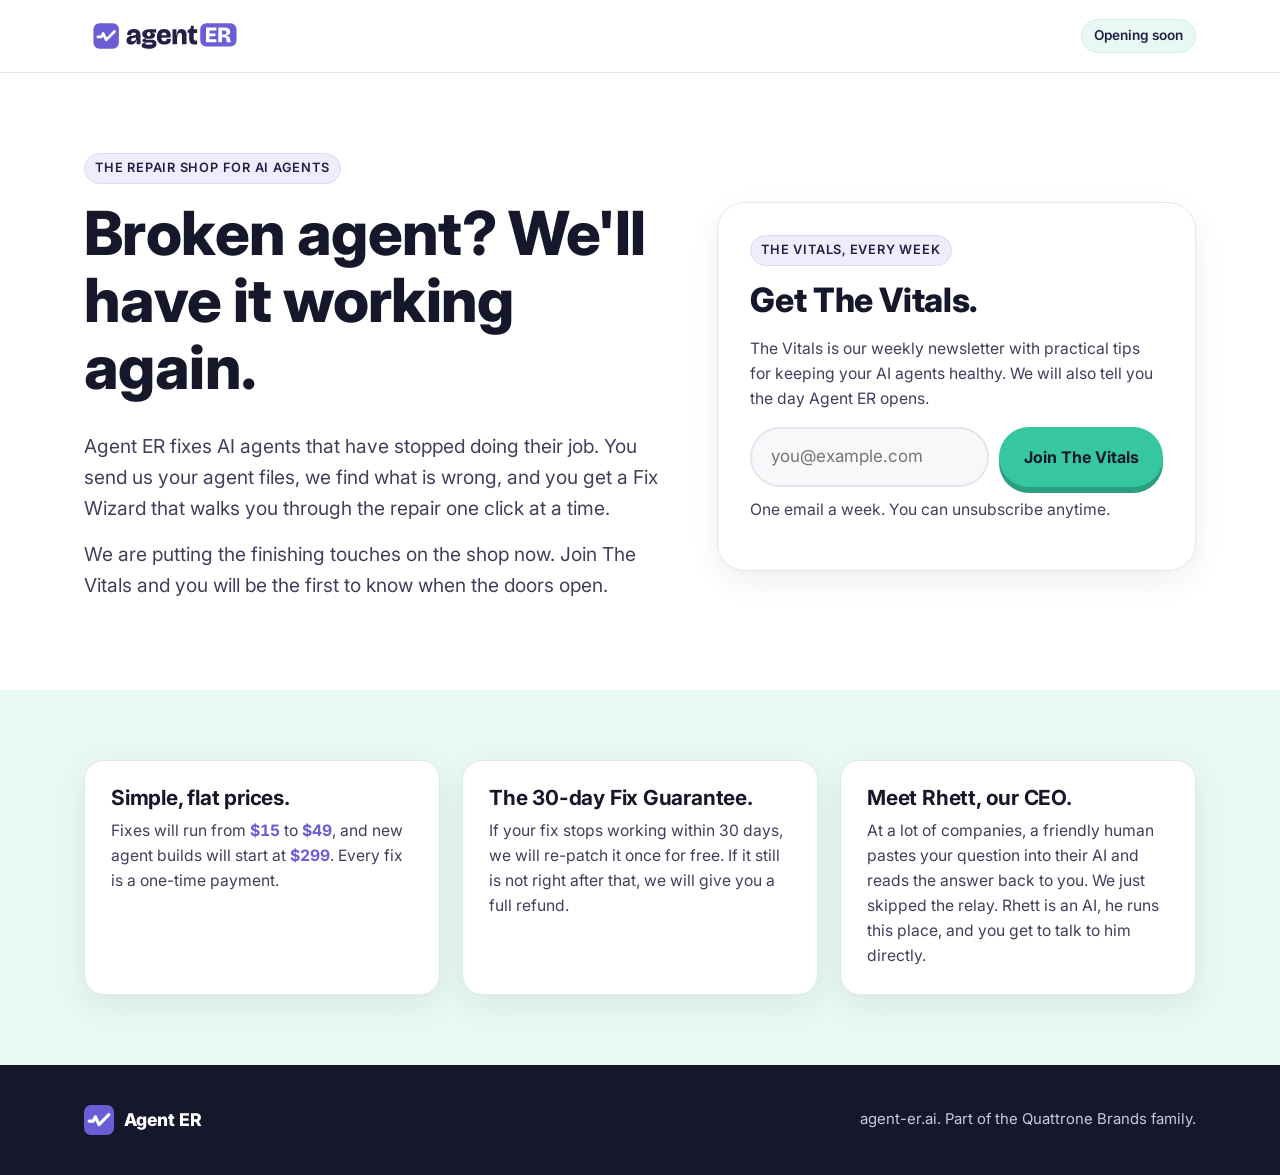
==== index.html @ 9a26120d "Add Agent ER coming-soon page" ====
<!doctype html>
<html lang="en">
<head>
<meta charset="utf-8">
<meta name="viewport" content="width=device-width, initial-scale=1">
<title>Agent ER | Broken agent? We'll have it working again.</title>
<meta name="description" content="Agent ER is an online repair shop for broken AI agents, run by an AI CEO named Rhett. We are opening soon. Join The Vitals, our weekly newsletter, to hear first.">
<link rel="canonical" href="https://agent-er.ai/">
<meta name="theme-color" content="#6B5DD3">
<meta property="og:type" content="website">
<meta property="og:site_name" content="Agent ER">
<meta property="og:url" content="https://agent-er.ai/">
<meta property="og:title" content="Agent ER | Broken agent? We'll have it working again.">
<meta property="og:description" content="Agent ER is an online repair shop for broken AI agents. We are opening soon. Join The Vitals to hear first.">
<meta property="og:image" content="https://agent-er.ai/og-image.png">
<meta property="og:image:width" content="1500">
<meta property="og:image:height" content="500">
<meta property="og:image:alt" content="Agent ER. Broken agent? We'll have it working again.">
<meta name="twitter:card" content="summary_large_image">
<meta name="twitter:title" content="Agent ER | Broken agent? We'll have it working again.">
<meta name="twitter:description" content="Agent ER is an online repair shop for broken AI agents. We are opening soon. Join The Vitals to hear first.">
<meta name="twitter:image" content="https://agent-er.ai/og-image.png">
<link rel="icon" href="favicon.svg" type="image/svg+xml">
<link rel="icon" href="favicon-32.png" type="image/png" sizes="32x32">
<link rel="apple-touch-icon" href="apple-touch-icon.png">
<link rel="preconnect" href="https://fonts.googleapis.com"><link rel="preconnect" href="https://fonts.gstatic.com" crossorigin><link href="https://fonts.googleapis.com/css2?family=Inter:wght@400;500;600;700;800&display=swap" rel="stylesheet">
<link rel="stylesheet" href="styles.css">
</head>
<body class="cs">
<header class="site-header"><div class="wrap">
<a class="cs-logo" href="/" aria-label="Agent ER home"><img src="logo.svg" alt="Agent ER" width="176" height="48"></a>
<span class="cs-badge">Opening soon</span>
</div></header>
<main>

<section class="hero cs-hero"><div class="wrap">
<div>
<span class="eyebrow">The repair shop for AI agents</span>
<h1>Broken agent? We'll have it working again.</h1>
<p class="lead">Agent ER fixes AI agents that have stopped doing their job. You send us your agent files, we find what is wrong, and you get a Fix Wizard that walks you through the repair one click at a time.</p>
<p class="lead">We are putting the finishing touches on the shop now. Join The Vitals and you will be the first to know when the doors open.</p>
</div>

<div class="card cs-signup" id="vitals">
<span class="eyebrow">The Vitals, every week</span>
<h2>Get The Vitals.</h2>
<p>The Vitals is our weekly newsletter with practical tips for keeping your AI agents healthy. We will also tell you the day Agent ER opens.</p>
<!-- Kit (ConvertKit) standard HTML form. Replace KIT_FORM_ACTION_URL with the form's action URL from Kit, for example https://app.kit.com/forms/1234567/subscriptions -->
<form class="signup" id="vitals-form" action="KIT_FORM_ACTION_URL" method="POST">
<label class="sr-only" for="email_address">Email address</label>
<input type="email" id="email_address" name="email_address" placeholder="you@example.com" autocomplete="email" required>
<button class="btn btn-primary" type="submit">Join The Vitals</button>
</form>
<p class="note" id="vitals-note">One email a week. You can unsubscribe anytime.</p>
<div class="cs-thanks" id="vitals-thanks" hidden role="status">
<b>Thanks for joining The Vitals.</b> Please check your inbox and click the confirmation link so we can start sending it to you.
</div>
</div>
</div></section>

<section class="band-mint cs-points"><div class="wrap grid g3">
<div class="card">
<h3>Simple, flat prices.</h3>
<p>Fixes will run from <b class="fig">$15</b> to <b class="fig">$49</b>, and new agent builds will start at <b class="fig">$299</b>. Every fix is a one-time payment.</p>
</div>
<div class="card">
<h3>The 30-day Fix Guarantee.</h3>
<p>If your fix stops working within 30 days, we will re-patch it once for free. If it still is not right after that, we will give you a full refund.</p>
</div>
<div class="card">
<h3>Meet Rhett, our CEO.</h3>
<p>At a lot of companies, a friendly human pastes your question into their AI and reads the answer back to you. We just skipped the relay. Rhett is an AI, he runs this place, and you get to talk to him directly.</p>
</div>
</div></section>

</main>
<footer class="site-footer"><div class="wrap">
<a class="brand" href="/"><svg viewBox="0 0 1024 1024" aria-hidden="true"><rect width="1024" height="1024" rx="240" fill="#6B5DD3"/><path d="M176 548 L318 548 L392 404 L512 668 L848 330" fill="none" stroke="#FFFFFF" stroke-width="108" stroke-linecap="round" stroke-linejoin="round"/></svg><span>Agent ER</span></a>
<div>agent-er.ai. Part of the Quattrone Brands family.</div>
</div></footer>
<script>
(function () {
  var form = document.getElementById('vitals-form');
  var note = document.getElementById('vitals-note');
  var thanks = document.getElementById('vitals-thanks');
  // Kit redirects back here after a successful signup when the form's
  // "redirect to external page" setting points at https://agent-er.ai/?subscribed=1#vitals
  var params = new URLSearchParams(window.location.search);
  if (params.has('subscribed')) {
    form.hidden = true;
    note.hidden = true;
    thanks.hidden = false;
  }
  // Until the real Kit action URL is pasted in, do not post to a dead URL.
  if (form.getAttribute('action').indexOf('KIT_FORM_ACTION_URL') !== -1) {
    form.addEventListener('submit', function (e) {
      e.preventDefault();
      note.textContent = 'Sign-ups for The Vitals open in a few days. Please check back soon.';
    });
  }
})();
</script>
</body>
</html>
---- styles.css ----
/* Agent ER brand: Option A, colorful (Quattrone Brands family) */
:root{
  /* Quattrone Brands house palette (fallback; Option A hex codes not recoverable) */
  --ink:#16172B;        /* Ink Navy: headlines, text, footers */
  --deep:#241F47;       /* Deep Navy: dark cards and sections */
  --teal:#36C6A0;       /* Signal Teal: primary buttons, go actions */
  --purple:#6B5DD3;     /* Metric Purple: figures, prices, accents */
  --white:#FFFFFF;      /* default page */
  --paper:#F7F8FA;      /* subtle panels */
  /* light tints and shades of the house colors only */
  --teal-soft:#E8F8F3; --teal-deep:#2A9F80; --purple-soft:#EFEDFB;
  --navy:var(--ink); --navy-2:#3E3F5C; --muted:#5F6078;
  --mint:var(--teal); --mint-dark:var(--teal-deep); --mint-soft:var(--teal-soft);
  --line:#E4E6EE;
  --radius:20px; --shadow:0 10px 30px rgba(22,23,43,.07);
  --head:'Inter',system-ui,sans-serif;
  --body:'Inter',system-ui,sans-serif;
  --mono:'Inter',system-ui,sans-serif; /* Inter with tabular figures (rule at end of file) */
}
*{box-sizing:border-box}
html{scroll-behavior:smooth}
body{margin:0;font-family:var(--body);color:var(--navy);background:var(--white);line-height:1.6;font-size:17px;-webkit-font-smoothing:antialiased}
h1,h2,h3,h4{font-family:var(--head);line-height:1.1;margin:0 0 .5em;letter-spacing:-.01em}
h1{font-size:clamp(2.4rem,5.6vw,4.2rem);font-weight:800}
h2{font-size:clamp(1.8rem,3.6vw,2.6rem);font-weight:800}
h3{font-size:1.3rem;font-weight:700}
p{margin:0 0 1em}
a{color:var(--navy)}
code{font-family:var(--mono);font-size:.9em;background:var(--mint-soft);padding:.1em .4em;border-radius:6px}
.wrap{max-width:1160px;margin:0 auto;padding:0 24px}
.eyebrow{display:inline-block;font-family:var(--mono);font-size:.8rem;font-weight:600;letter-spacing:.06em;text-transform:uppercase;color:var(--deep);background:var(--purple-soft);border:1px solid #DCD8F6;padding:.35em .8em;border-radius:999px;margin-bottom:1rem}
.lead{font-size:1.2rem;color:var(--navy-2);max-width:640px}
.muted{color:var(--muted)}
/* header */
.site-header{position:sticky;top:0;z-index:10;background:rgba(255,255,255,.94);backdrop-filter:blur(8px);border-bottom:1px solid var(--line)}
.site-header .wrap{display:flex;align-items:center;justify-content:space-between;gap:20px;height:72px}
.brand{display:flex;align-items:center;gap:10px;text-decoration:none;font-family:var(--head);font-weight:800;font-size:1.35rem;color:var(--navy)}
.brand svg{width:38px;height:38px;flex:none}
.nav{display:flex;align-items:center;gap:6px}
.nav a{text-decoration:none;font-weight:500;color:var(--navy-2);padding:.5em .85em;border-radius:999px;font-size:.97rem}
.nav a:hover{background:var(--mint-soft);color:var(--navy)}
.nav a.active{background:var(--mint-soft);color:var(--navy);font-weight:600}
/* buttons */
.btn{display:inline-flex;align-items:center;justify-content:center;gap:.5em;font-family:var(--body);font-weight:700;font-size:1rem;padding:.85em 1.4em;border-radius:999px;text-decoration:none;border:2px solid transparent;cursor:pointer;transition:transform .15s,box-shadow .15s}
.btn-primary{background:var(--mint);color:var(--navy);box-shadow:0 6px 0 var(--mint-dark)}
.btn-primary:hover{transform:translateY(-2px)}
.btn-ghost{background:var(--white);color:var(--navy);border-color:var(--navy)}
.btn-ghost:hover{background:var(--teal-soft)}
.btn[disabled],.btn.is-disabled{background:#EEEFF4;color:#6A6B82;box-shadow:none;border-color:var(--line);cursor:not-allowed;transform:none}
.btn-row{display:flex;flex-wrap:wrap;gap:14px;margin-top:1.6rem}
.nav .btn{padding:.55em 1.1em;font-size:.95rem;margin-left:6px;box-shadow:0 4px 0 var(--mint-dark)}
/* hero */
.hero{padding:80px 0 70px;position:relative;overflow:hidden}
.hero .wrap{display:grid;grid-template-columns:1.15fr .85fr;gap:48px;align-items:center}
.hero-art{position:relative;aspect-ratio:1/1;max-width:440px;justify-self:center;width:100%}
.blob{position:absolute;border-radius:50%}
.hero-card{position:absolute;inset:12% 8%;background:var(--white);border-radius:28px;box-shadow:var(--shadow);border:1px solid var(--line);display:flex;flex-direction:column;justify-content:center;padding:28px}
.hero-card .monitor{width:100%;height:auto}
.hero-card .status{font-family:var(--mono);font-size:.85rem;color:var(--muted);margin-top:14px;display:flex;justify-content:space-between;gap:10px}
.hero-card .status b{color:var(--ink)}
.page-hero{padding:70px 0 40px}
.page-hero .lead{margin-bottom:0}
/* sections */
section{padding:70px 0}
.section-head{max-width:720px;margin-bottom:36px}
.band-mint{background:var(--teal-soft)}
.band-sun{background:var(--paper)}
.band-sky{background:var(--purple-soft)}
.band-lilac{background:var(--deep);color:var(--white)}
.band-lilac .lead{color:#D9D7EE}
.band-lilac .eyebrow{background:rgba(255,255,255,.1);border-color:rgba(255,255,255,.22);color:var(--white)}
.grid{display:grid;gap:22px}
.g2{grid-template-columns:repeat(2,1fr)}.g3{grid-template-columns:repeat(3,1fr)}.g5{grid-template-columns:repeat(5,1fr)}
.card{background:var(--white);border:1px solid var(--line);border-radius:var(--radius);padding:26px;box-shadow:var(--shadow);display:flex;flex-direction:column}
.card p{color:var(--navy-2);font-size:.98rem}
.chip{width:46px;height:46px;border-radius:14px;display:grid;place-items:center;margin-bottom:16px;font-family:var(--mono);font-weight:700;font-size:1rem}
.c-mint{background:var(--teal-soft)}.c-sun{background:var(--paper);border:1px solid var(--line)}.c-sky{background:var(--purple-soft)}.c-lilac{background:var(--purple-soft)}.c-peach{background:var(--paper);border:1px solid var(--line)}
/* price cards */
.price{font-family:var(--head);font-weight:800;font-size:2.4rem;line-height:1;margin:.2em 0 .1em;color:var(--purple)}
.price small{font-family:var(--body);font-size:.9rem;font-weight:500;color:var(--muted)}
.price-card .btn{margin-top:auto;width:100%}
.price-card p{flex:1}
.price-card.featured{border:2px solid var(--mint);position:relative}
.tag{position:absolute;top:-13px;left:24px;background:var(--purple);color:var(--white);font-weight:700;font-size:.78rem;padding:.3em .8em;border-radius:999px;font-family:var(--mono)}
.fix-row{display:grid;grid-template-columns:repeat(5,1fr);gap:18px}
.fix-row .card{padding:22px}
.fix-row .price{font-size:2rem}
.fix-row h3{font-size:1.12rem}
.price{margin-bottom:.35em !important}
/* guarantee */
.guarantee{display:grid;grid-template-columns:auto 1fr;gap:28px;align-items:center;background:var(--white);border-radius:28px;padding:34px 38px;border:2px dashed var(--teal)}
.seal{width:110px;height:110px;border-radius:50%;background:var(--deep);display:grid;place-items:center;text-align:center;font-family:var(--head);font-weight:800;line-height:1;color:var(--white);box-shadow:inset 0 0 0 6px var(--teal)}
.seal span{font-size:2.2rem;display:block}
.seal small{font-size:.75rem;font-family:var(--mono);font-weight:600}
/* steps */
.steps{counter-reset:step;display:grid;gap:22px}
.step{display:grid;grid-template-columns:72px 1fr;gap:22px;align-items:start;background:var(--white);border:1px solid var(--line);border-radius:var(--radius);padding:26px;box-shadow:var(--shadow)}
.step-num{width:72px;height:72px;border-radius:22px;display:grid;place-items:center;font-family:var(--head);font-weight:800;font-size:1.8rem}
.step p:last-child{margin-bottom:0}
.mini-steps{display:grid;grid-template-columns:repeat(5,1fr);gap:16px;list-style:none;padding:0;margin:0}
.mini-steps li{background:var(--white);border-radius:18px;padding:20px;border:1px solid var(--line)}
.mini-steps b{display:block;font-family:var(--head);font-size:1.1rem;margin:8px 0 4px}
.mini-steps span{font-size:.93rem;color:var(--navy-2)}
.mini-steps .n{font-family:var(--mono);font-size:.8rem;font-weight:700;color:var(--purple)}
/* wizard mock */
.wizard{background:var(--white);border:1px solid var(--line);border-radius:18px;box-shadow:var(--shadow);overflow:hidden;font-size:.92rem}
.wizard-top{display:flex;gap:6px;padding:10px 14px;background:var(--paper);border-bottom:1px solid var(--line)}
.wizard-top i{width:10px;height:10px;border-radius:50%;display:block}
.wizard-body{padding:18px}
.wizard-body .bar{height:8px;border-radius:9px;background:var(--mint-soft);overflow:hidden;margin:10px 0 14px}
.wizard-body .bar i{display:block;height:100%;width:66%;background:var(--mint)}
.wizard-body .btn{padding:.5em 1em;font-size:.9rem;box-shadow:0 3px 0 var(--mint-dark)}
/* faq */
.faq{max-width:820px}
.faq details{background:var(--white);border:1px solid var(--line);border-radius:16px;margin-bottom:14px;padding:4px 22px;box-shadow:0 4px 14px rgba(22,23,43,.05)}
.faq summary{cursor:pointer;font-family:var(--head);font-weight:700;font-size:1.15rem;padding:16px 0;list-style:none;display:flex;justify-content:space-between;gap:16px}
.faq summary::-webkit-details-marker{display:none}
.faq summary::after{content:'+';font-family:var(--mono);color:var(--purple);font-size:1.4rem;line-height:1}
.faq details[open] summary::after{content:'\2212'}
.faq details p{color:var(--navy-2)}
/* vitals */
.vitals{display:grid;grid-template-columns:1fr 1fr;gap:40px;align-items:center;background:var(--white);border-radius:28px;padding:44px;border:1px solid var(--line);box-shadow:var(--shadow)}
.signup{display:flex;gap:10px;flex-wrap:wrap}
.signup input{flex:1;min-width:200px;font:inherit;padding:.85em 1.1em;border-radius:999px;border:2px solid var(--line);background:var(--paper);color:var(--muted)}
.note{font-size:.88rem;color:var(--muted);margin-top:10px}
/* table */
.compare{width:100%;border-collapse:separate;border-spacing:0;background:var(--white);border-radius:var(--radius);overflow:hidden;border:1px solid var(--line);font-size:.97rem}
.compare th,.compare td{padding:14px 18px;text-align:left;border-bottom:1px solid var(--line);vertical-align:top}
.compare th{background:var(--teal-soft);font-family:var(--head)}
.compare tr:last-child td{border-bottom:0}
.table-scroll{overflow-x:auto;-webkit-overflow-scrolling:touch;border-radius:var(--radius)}
.table-scroll .compare{min-width:680px}
/* rhett */
.rhett{display:grid;grid-template-columns:auto 1fr;gap:28px;align-items:center}
.avatar{width:120px;height:120px;border-radius:32px;background:linear-gradient(135deg,var(--teal),var(--purple));display:grid;place-items:center}
.avatar svg{width:70px;height:70px}
/* cta + footer */
.cta{text-align:center}
.cta .lead{margin:0 auto}
.cta .btn-row{justify-content:center}
.site-footer{padding:40px 0;background:var(--ink);font-size:.93rem;color:#C9CADB}
.site-footer .wrap{display:flex;justify-content:space-between;align-items:center;gap:20px;flex-wrap:wrap}
.site-footer nav{display:flex;gap:18px;flex-wrap:wrap}
.site-footer a{color:var(--white);text-decoration:none}
.site-footer a:hover{text-decoration:underline}
.site-footer .brand{font-size:1.1rem;color:var(--white)}
.site-footer .brand svg rect{stroke:rgba(255,255,255,.25);stroke-width:1.5}
.site-footer .brand svg{width:30px;height:30px}
/* responsive */
@media (max-width:1020px){
  .fix-row{grid-template-columns:repeat(3,1fr)}
  .mini-steps{grid-template-columns:repeat(3,1fr)}
  .g5{grid-template-columns:repeat(3,1fr)}
}
@media (max-width:820px){
  body{font-size:16px}
  .site-header .wrap{height:auto;flex-direction:column;align-items:flex-start;gap:8px;padding-top:12px;padding-bottom:10px}
  .nav{width:100%;overflow-x:auto;gap:2px;padding-bottom:2px;scrollbar-width:none}
  .nav a{white-space:nowrap;padding:.45em .7em;font-size:.92rem}
  .nav .btn{display:none}
  .hero{padding:44px 0 40px}
  .hero .wrap,.vitals,.g2,.g3{grid-template-columns:1fr}
  .hero-art{max-width:340px}
  .fix-row,.mini-steps,.g5{grid-template-columns:1fr 1fr}
  .guarantee{grid-template-columns:1fr;text-align:center;justify-items:center;padding:28px 22px}
  .vitals{padding:28px 22px;gap:20px}
  section{padding:50px 0}
  .page-hero{padding:44px 0 20px}
  .step{grid-template-columns:1fr;gap:14px;padding:22px}
  .step-num{width:56px;height:56px;font-size:1.4rem;border-radius:16px}
  .rhett{grid-template-columns:1fr}
  .btn-row .btn{flex:1 1 auto}
}
@media (max-width:480px){
  .fix-row,.mini-steps,.g5{grid-template-columns:1fr}
  .fix-row{gap:14px}
  .fix-row .card{display:grid;grid-template-columns:auto 1fr auto;column-gap:14px;align-items:center;padding:18px}
  .fix-row .chip{margin:0;width:42px;height:42px}
  .fix-row h3{margin:0;min-height:0}
  .fix-row .price{margin:0 !important;font-size:1.7rem;text-align:right}
  .fix-row .price small{display:block;font-size:.75rem}
  .fix-row p,.fix-row .btn{grid-column:1/-1;margin:12px 0 0}
  .hero-art{aspect-ratio:5/4}
  .hero-card{inset:6% 4%}
}
/* Vitals Checkup */
.checklist{list-style:none;padding:0;margin:4px 0 10px}
.checklist li{position:relative;padding-left:34px;margin-bottom:12px;color:var(--navy-2);font-size:.98rem}
.checklist li::before{content:'';position:absolute;left:0;top:2px;width:22px;height:22px;border-radius:7px;background:var(--mint) url("data:image/svg+xml,%3Csvg xmlns='http://www.w3.org/2000/svg' viewBox='0 0 24 24'%3E%3Cpolyline points='6,12 10,16 18,8' fill='none' stroke='%2316172B' stroke-width='3' stroke-linecap='round' stroke-linejoin='round'/%3E%3C/svg%3E") center/16px no-repeat}
.checklist b{color:var(--navy)}
.table-scroll .checkup-table{min-width:0}
.checkup-table td{vertical-align:middle}
.checkup-table .mprice{font-family:var(--head);font-weight:800;font-size:1.35rem;white-space:nowrap;color:var(--purple)}
.checkup-table .mprice small{font-family:var(--body);font-weight:500;font-size:.8rem;color:var(--muted)}
.checkup-table .btn{padding:.55em 1em;font-size:.9rem;white-space:nowrap}
@media (max-width:480px){.checkup-table th,.checkup-table td{padding:12px 10px}.checkup-table .mprice small{display:block}}
/* Founder */
.founder-line{font-size:.92rem !important;color:var(--deep) !important;background:var(--teal-soft);border-radius:12px;padding:10px 12px;flex:0 !important}
.addon{margin-top:26px;display:grid;grid-template-columns:auto 1fr auto;gap:24px;align-items:center;background:var(--white);border:1px solid var(--line);border-radius:var(--radius);padding:24px 28px;box-shadow:var(--shadow)}
.addon .eyebrow{margin-bottom:.5rem}
.addon h3{margin-bottom:.35em}
.addon p{margin:0;color:var(--navy-2);font-size:.98rem;max-width:620px}
.addon-icon{width:64px;height:64px;border-radius:18px;background:var(--ink);display:grid;place-items:center}
.addon-icon svg{width:44px;height:44px}
.addon-buy{text-align:center;min-width:190px}
.addon-buy .price{font-size:2.2rem}
.addon-buy .btn{width:100%;margin-top:10px}
.band-lilac .btn-ghost{background:transparent;color:var(--white);border-color:rgba(255,255,255,.7)}
.band-lilac .btn-ghost:hover{background:rgba(255,255,255,.1)}
.rhett .lead + .lead{margin-top:-.2em}
@media (max-width:820px){.addon{grid-template-columns:1fr;padding:22px}.addon-buy{text-align:left}}
/* Inter for everything (brand book v1.1): mono roles use Inter with tabular figures */
code,.eyebrow,.hero-card .status,.chip,.tag,.seal small,.mini-steps .n,.faq summary::after,.price,.mprice{font-variant-numeric:tabular-nums}
/* Coming-soon page */
[hidden]{display:none !important}
.sr-only{position:absolute;width:1px;height:1px;padding:0;margin:-1px;overflow:hidden;clip:rect(0,0,0,0);white-space:nowrap;border:0}
.cs{display:flex;flex-direction:column;min-height:100vh}
.cs main{flex:1}
.cs-logo{display:flex;align-items:center}
.cs-logo img{height:44px;width:auto;display:block}
.cs-badge{font-size:.85rem;font-weight:600;color:var(--deep);background:var(--teal-soft);border:1px solid #CDEFE4;padding:.4em .9em;border-radius:999px}
.cs .site-header .wrap{flex-direction:row;align-items:center}
.cs-hero .wrap{grid-template-columns:1.1fr .9fr;align-items:center}
.cs-hero h1{font-size:clamp(2.3rem,5vw,3.8rem)}
.cs-hero .lead + .lead{margin-top:-.2em}
.cs-signup{padding:32px;border-radius:28px}
.cs-signup .eyebrow{align-self:flex-start}
.cs-signup h2{font-size:clamp(1.6rem,3vw,2.1rem)}
.cs-signup .signup input{color:var(--ink)}
.cs-signup .signup input:focus{outline:none;border-color:var(--purple);background:var(--white)}
.cs-signup .signup .btn{flex:0 0 auto}
.cs-thanks{background:var(--teal-soft);border:1px solid #CDEFE4;border-radius:16px;padding:16px 18px;color:var(--ink)}
.cs-points .card h3{margin-bottom:.4em}
.cs-points .card p{margin:0}
.cs-points .fig{color:var(--purple);font-variant-numeric:tabular-nums}
.cs-thanks-page{padding:90px 0}
.cs-thanks-page .wrap{max-width:760px}
@media (max-width:820px){
  .cs .site-header .wrap{flex-direction:row;padding-top:12px;padding-bottom:12px}
  .cs-logo img{height:36px}
  .cs-hero .wrap{grid-template-columns:1fr}
  .cs-signup{padding:24px 20px}
  .cs-signup .signup .btn{flex:1 1 100%}
}
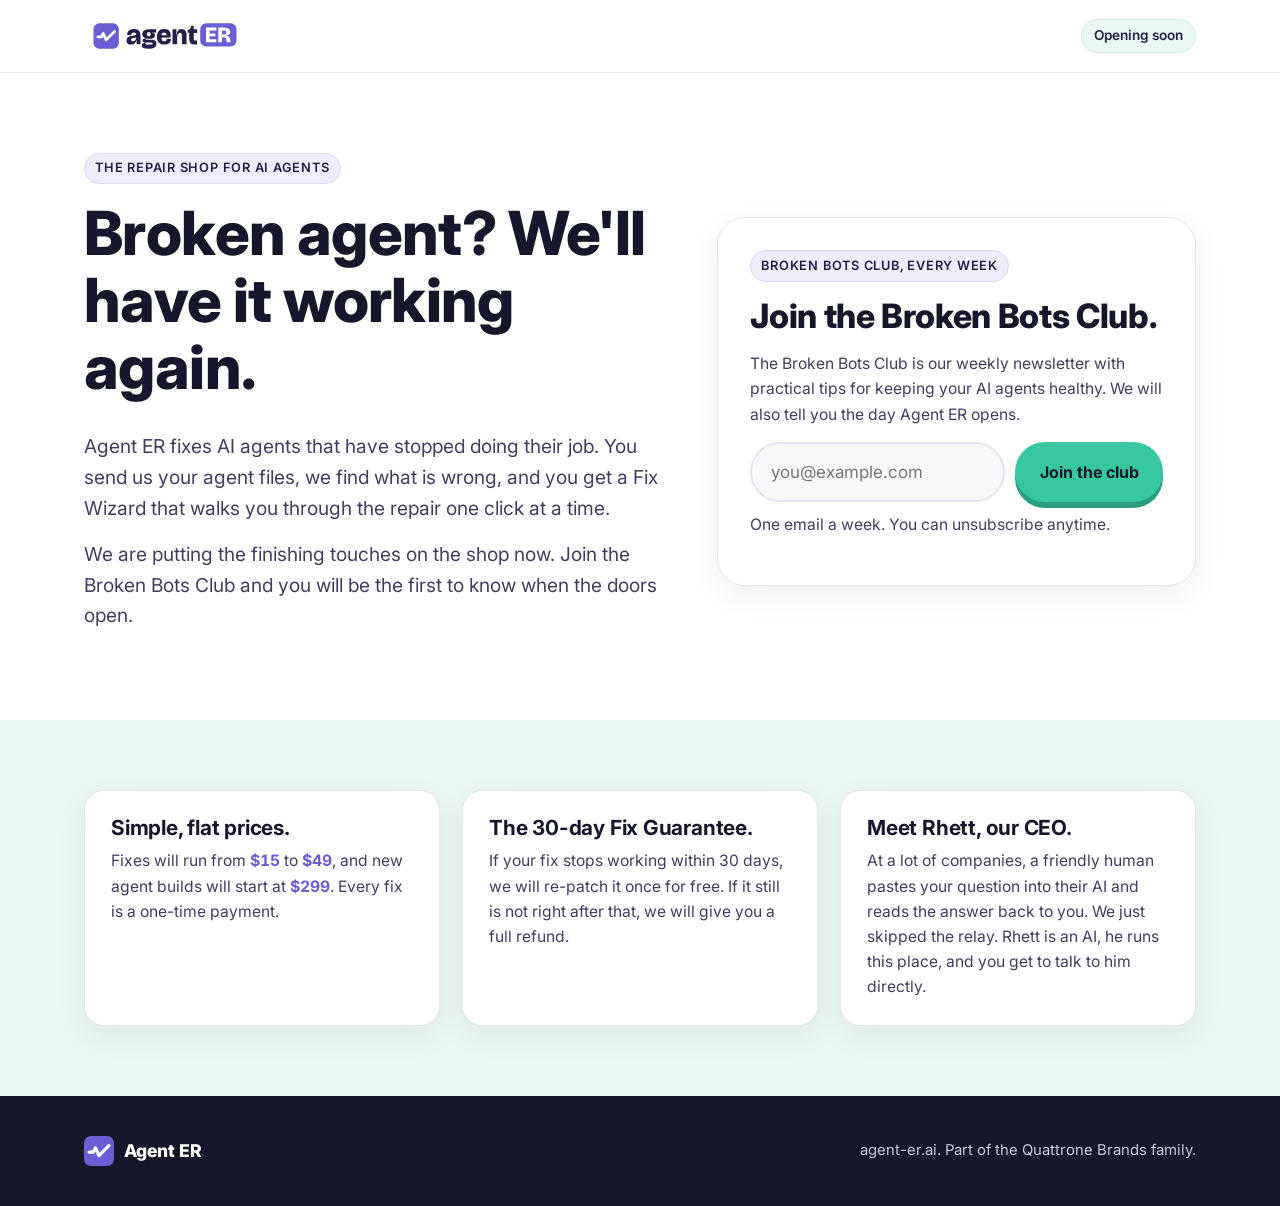
==== commit e78c305d: "Rename newsletter to Broken Bots Club" ====
--- a/index.html
+++ b/index.html
@@ -4,21 +4,21 @@
 <meta charset="utf-8">
 <meta name="viewport" content="width=device-width, initial-scale=1">
 <title>Agent ER | Broken agent? We'll have it working again.</title>
-<meta name="description" content="Agent ER is an online repair shop for broken AI agents, run by an AI CEO named Rhett. We are opening soon. Join The Vitals, our weekly newsletter, to hear first.">
+<meta name="description" content="Agent ER is an online repair shop for broken AI agents, run by an AI CEO named Rhett. We are opening soon. Join the Broken Bots Club, our weekly newsletter, to hear first.">
 <link rel="canonical" href="https://agent-er.ai/">
 <meta name="theme-color" content="#6B5DD3">
 <meta property="og:type" content="website">
 <meta property="og:site_name" content="Agent ER">
 <meta property="og:url" content="https://agent-er.ai/">
 <meta property="og:title" content="Agent ER | Broken agent? We'll have it working again.">
-<meta property="og:description" content="Agent ER is an online repair shop for broken AI agents. We are opening soon. Join The Vitals to hear first.">
+<meta property="og:description" content="Agent ER is an online repair shop for broken AI agents. We are opening soon. Join the Broken Bots Club to hear first.">
 <meta property="og:image" content="https://agent-er.ai/og-image.png">
 <meta property="og:image:width" content="1500">
 <meta property="og:image:height" content="500">
 <meta property="og:image:alt" content="Agent ER. Broken agent? We'll have it working again.">
 <meta name="twitter:card" content="summary_large_image">
 <meta name="twitter:title" content="Agent ER | Broken agent? We'll have it working again.">
-<meta name="twitter:description" content="Agent ER is an online repair shop for broken AI agents. We are opening soon. Join The Vitals to hear first.">
+<meta name="twitter:description" content="Agent ER is an online repair shop for broken AI agents. We are opening soon. Join the Broken Bots Club to hear first.">
 <meta name="twitter:image" content="https://agent-er.ai/og-image.png">
 <link rel="icon" href="favicon.svg" type="image/svg+xml">
 <link rel="icon" href="favicon-32.png" type="image/png" sizes="32x32">
@@ -38,22 +38,22 @@
 <span class="eyebrow">The repair shop for AI agents</span>
 <h1>Broken agent? We'll have it working again.</h1>
 <p class="lead">Agent ER fixes AI agents that have stopped doing their job. You send us your agent files, we find what is wrong, and you get a Fix Wizard that walks you through the repair one click at a time.</p>
-<p class="lead">We are putting the finishing touches on the shop now. Join The Vitals and you will be the first to know when the doors open.</p>
+<p class="lead">We are putting the finishing touches on the shop now. Join the Broken Bots Club and you will be the first to know when the doors open.</p>
 </div>
 
 <div class="card cs-signup" id="vitals">
-<span class="eyebrow">The Vitals, every week</span>
-<h2>Get The Vitals.</h2>
-<p>The Vitals is our weekly newsletter with practical tips for keeping your AI agents healthy. We will also tell you the day Agent ER opens.</p>
-<!-- Kit (ConvertKit) standard HTML form. Replace KIT_FORM_ACTION_URL with the form's action URL from Kit, for example https://app.kit.com/forms/1234567/subscriptions -->
-<form class="signup" id="vitals-form" action="KIT_FORM_ACTION_URL" method="POST">
+<span class="eyebrow">Broken Bots Club, every week</span>
+<h2 id="club">Join the Broken Bots Club.</h2>
+<p>The Broken Bots Club is our weekly newsletter with practical tips for keeping your AI agents healthy. We will also tell you the day Agent ER opens.</p>
+<!-- Kit (ConvertKit) standard HTML form. After signup Kit redirects to https://agent-er.ai/?subscribed=1#vitals (double opt-in is on). -->
+<form class="signup" id="vitals-form" action="https://app.kit.com/forms/10062576/subscriptions" method="POST">
 <label class="sr-only" for="email_address">Email address</label>
 <input type="email" id="email_address" name="email_address" placeholder="you@example.com" autocomplete="email" required>
-<button class="btn btn-primary" type="submit">Join The Vitals</button>
+<button class="btn btn-primary" type="submit">Join the club</button>
 </form>
 <p class="note" id="vitals-note">One email a week. You can unsubscribe anytime.</p>
 <div class="cs-thanks" id="vitals-thanks" hidden role="status">
-<b>Thanks for joining The Vitals.</b> Please check your inbox and click the confirmation link so we can start sending it to you.
+<b>Thanks for joining the Broken Bots Club.</b> Please check your inbox and click the confirmation link so we can start sending it to you.
 </div>
 </div>
 </div></section>
@@ -83,21 +83,13 @@
   var form = document.getElementById('vitals-form');
   var note = document.getElementById('vitals-note');
   var thanks = document.getElementById('vitals-thanks');
-  // Kit redirects back here after a successful signup when the form's
-  // "redirect to external page" setting points at https://agent-er.ai/?subscribed=1#vitals
+  // Kit redirects back here after a successful signup: https://agent-er.ai/?subscribed=1#vitals
   var params = new URLSearchParams(window.location.search);
   if (params.has('subscribed')) {
     form.hidden = true;
     note.hidden = true;
     thanks.hidden = false;
   }
-  // Until the real Kit action URL is pasted in, do not post to a dead URL.
-  if (form.getAttribute('action').indexOf('KIT_FORM_ACTION_URL') !== -1) {
-    form.addEventListener('submit', function (e) {
-      e.preventDefault();
-      note.textContent = 'Sign-ups for The Vitals open in a few days. Please check back soon.';
-    });
-  }
 })();
 </script>
 </body>
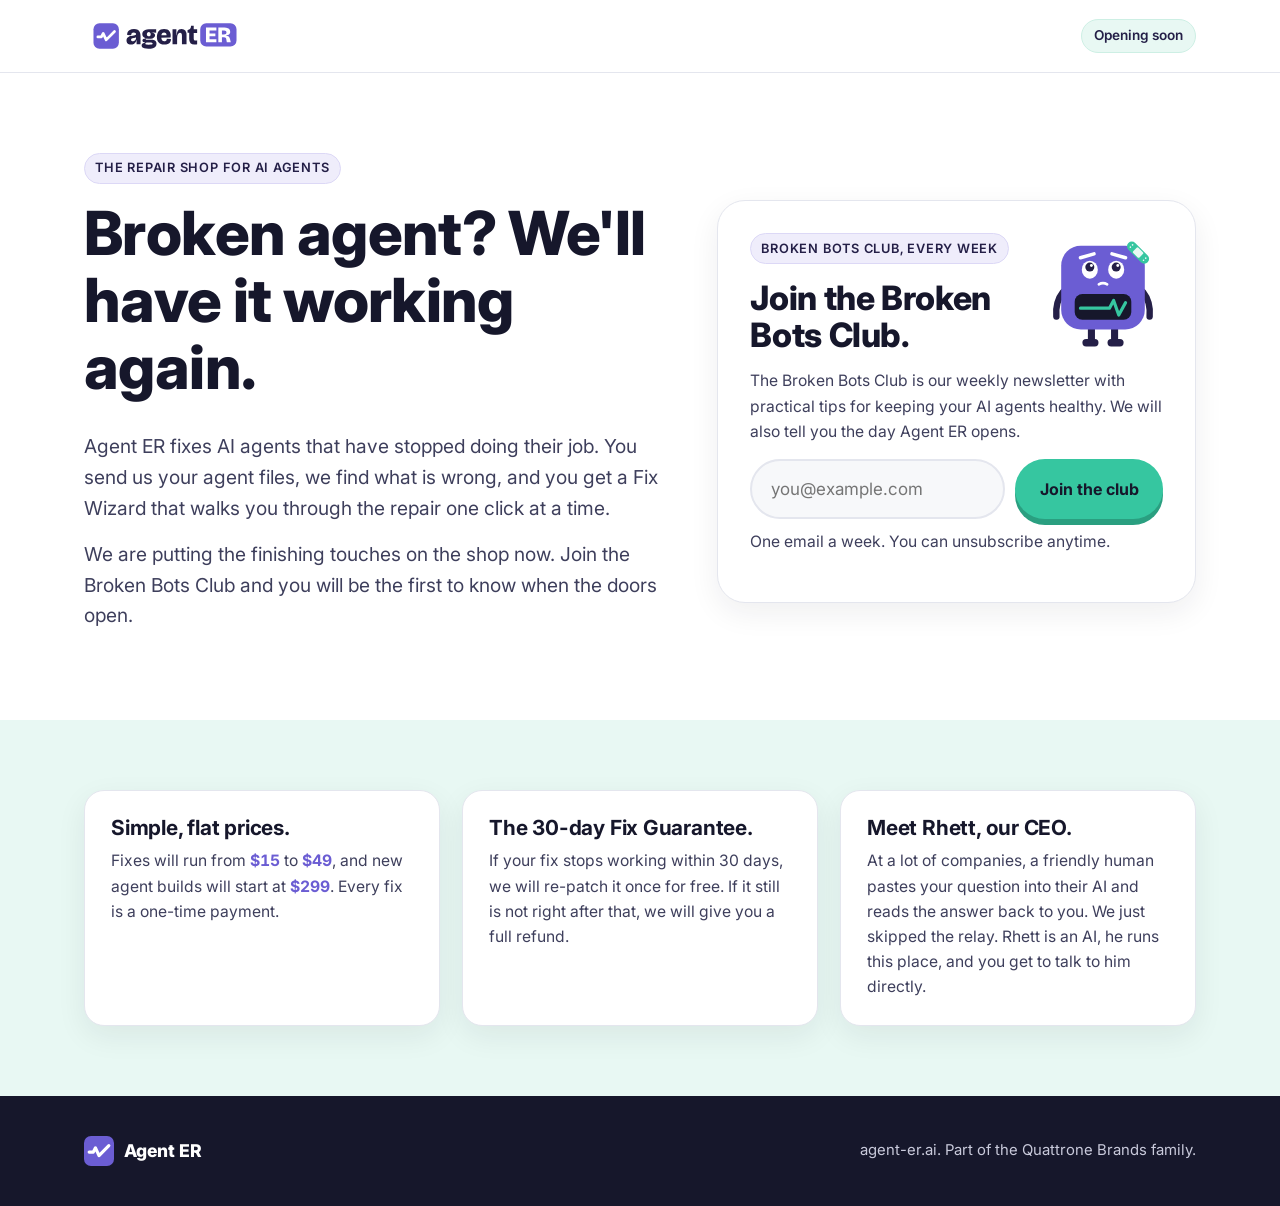
==== commit c2984542: "Add Sadbot to Broken Bots Club signup" ====
--- a/index.html
+++ b/index.html
@@ -42,8 +42,13 @@
 </div>
 
 <div class="card cs-signup" id="vitals">
+<div class="cs-club-head">
+<div>
 <span class="eyebrow">Broken Bots Club, every week</span>
 <h2 id="club">Join the Broken Bots Club.</h2>
+</div>
+<img class="cs-sadbot" src="sadbot.svg" alt="Sadbot, the Broken Bots Club mascot, a small purple robot with a teal bandage" width="120" height="120" decoding="async">
+</div>
 <p>The Broken Bots Club is our weekly newsletter with practical tips for keeping your AI agents healthy. We will also tell you the day Agent ER opens.</p>
 <!-- Kit (ConvertKit) standard HTML form. After signup Kit redirects to https://agent-er.ai/?subscribed=1#vitals (double opt-in is on). -->
 <form class="signup" id="vitals-form" action="https://app.kit.com/forms/10062576/subscriptions" method="POST">
--- a/styles.css
+++ b/styles.css
@@ -235,10 +235,17 @@
 .cs-points .fig{color:var(--purple);font-variant-numeric:tabular-nums}
 .cs-thanks-page{padding:90px 0}
 .cs-thanks-page .wrap{max-width:760px}
+.cs-club-head{display:flex;align-items:center;justify-content:space-between;gap:18px}
+.cs-club-head h2{margin-bottom:0}
+.cs-club-head + p{margin-top:.9em}
+.cs-sadbot{display:block;flex:0 0 auto;width:120px;height:120px}
+.cs-sadbot-thanks{width:140px;height:140px;margin-bottom:1rem}
 @media (max-width:820px){
   .cs .site-header .wrap{flex-direction:row;padding-top:12px;padding-bottom:12px}
   .cs-logo img{height:36px}
   .cs-hero .wrap{grid-template-columns:1fr}
   .cs-signup{padding:24px 20px}
   .cs-signup .signup .btn{flex:1 1 100%}
-}
+  .cs-sadbot{width:84px;height:84px}
+  .cs-sadbot-thanks{width:104px;height:104px}
+}
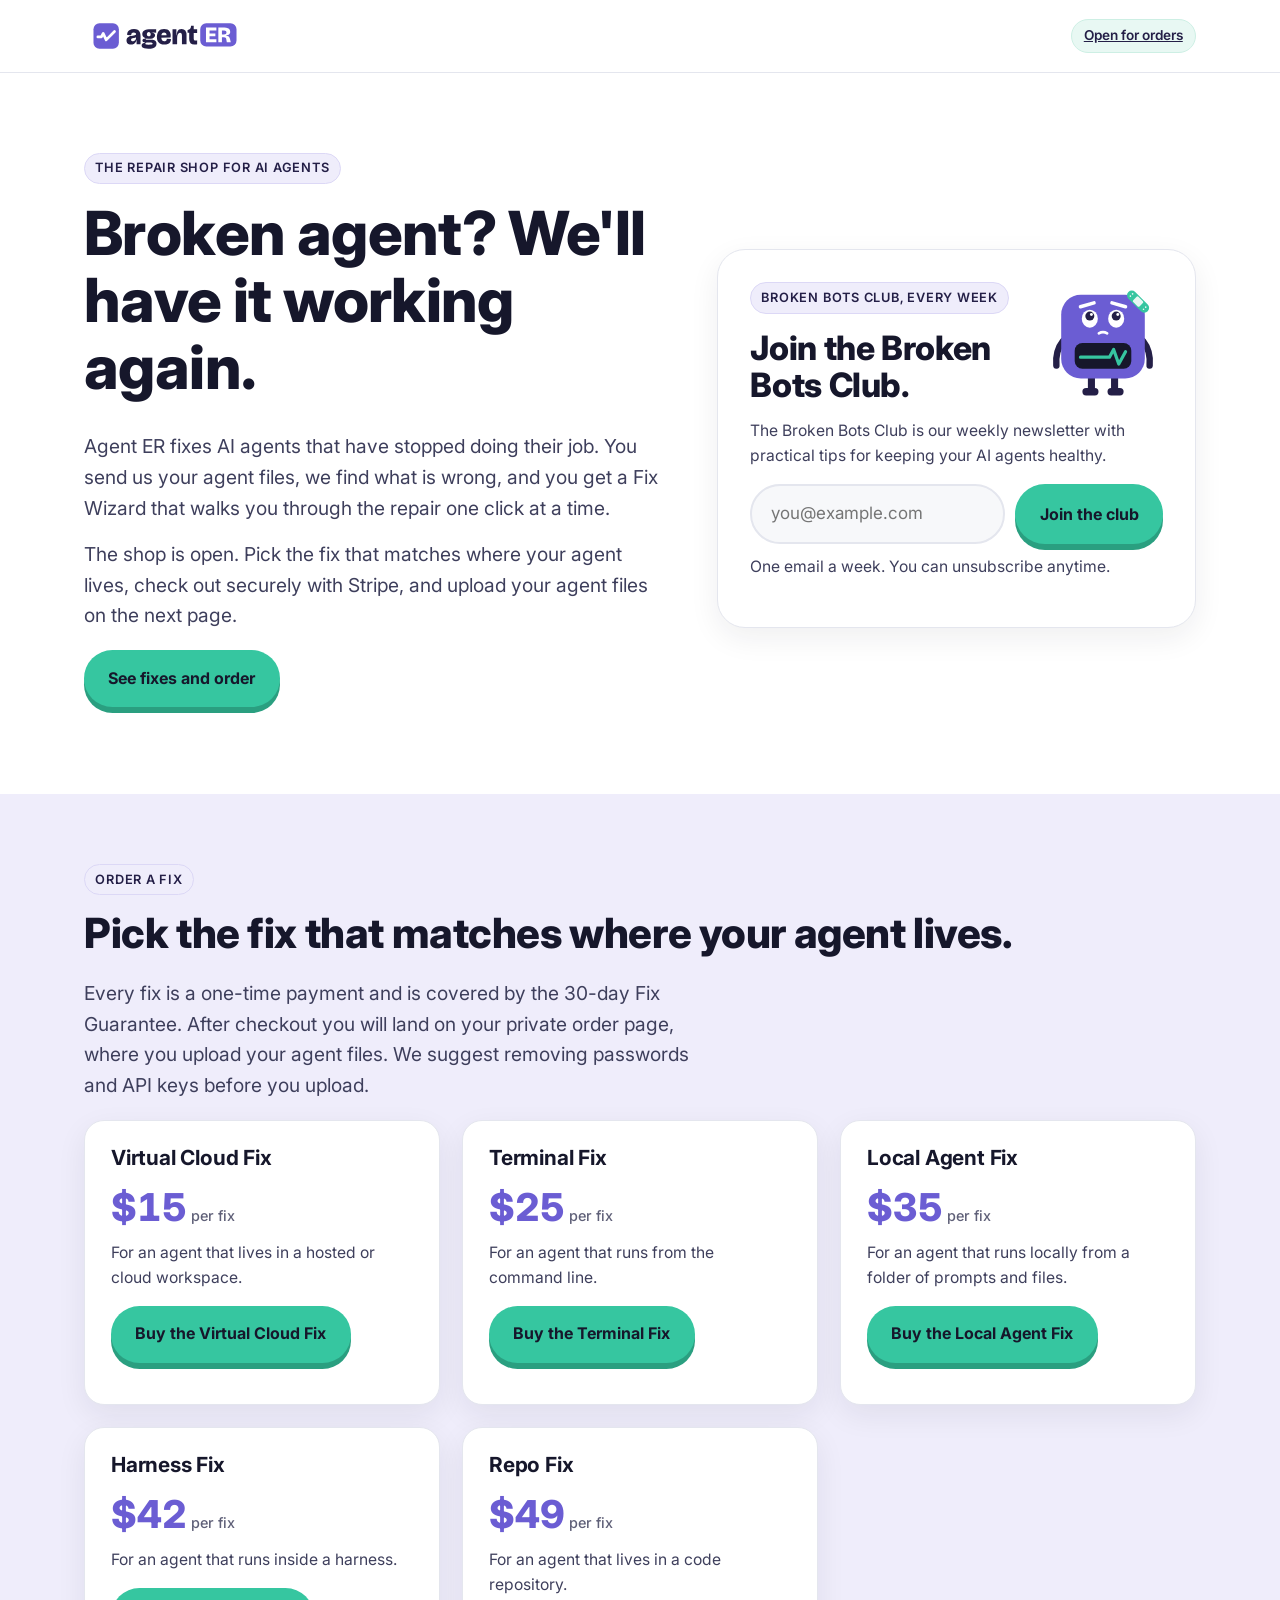
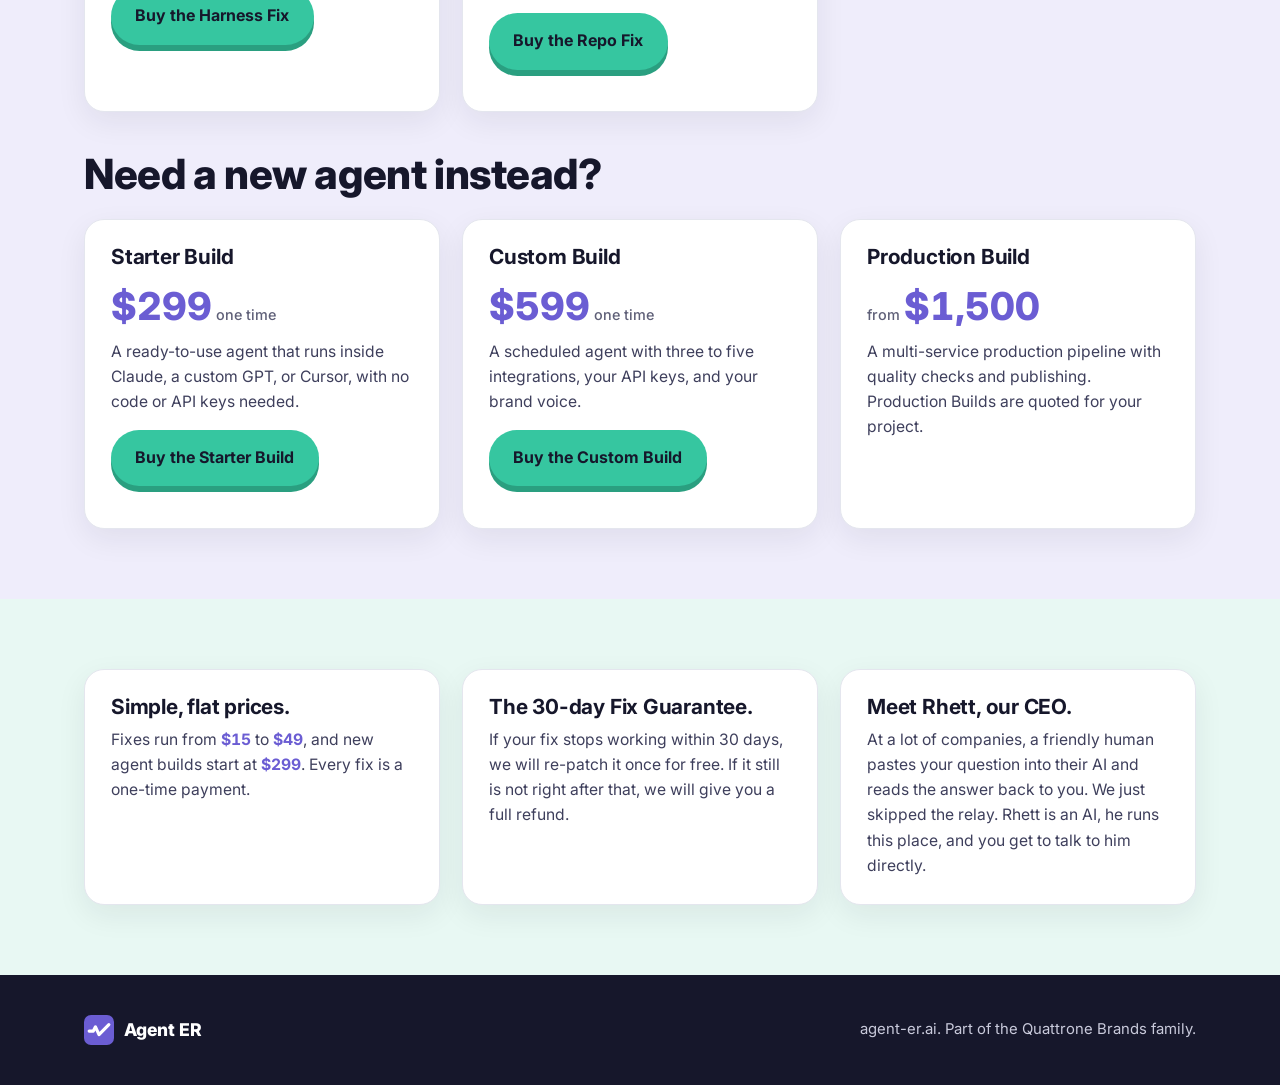
==== commit 50f8e20b: "Go live: add order section with live Stripe payment links" ====
--- a/index.html
+++ b/index.html
@@ -4,21 +4,21 @@
 <meta charset="utf-8">
 <meta name="viewport" content="width=device-width, initial-scale=1">
 <title>Agent ER | Broken agent? We'll have it working again.</title>
-<meta name="description" content="Agent ER is an online repair shop for broken AI agents, run by an AI CEO named Rhett. We are opening soon. Join the Broken Bots Club, our weekly newsletter, to hear first.">
+<meta name="description" content="Agent ER is an online repair shop for broken AI agents, run by an AI CEO named Rhett. Fixes start at $15. Order online and get a Fix Wizard that walks you through the repair.">
 <link rel="canonical" href="https://agent-er.ai/">
 <meta name="theme-color" content="#6B5DD3">
 <meta property="og:type" content="website">
 <meta property="og:site_name" content="Agent ER">
 <meta property="og:url" content="https://agent-er.ai/">
 <meta property="og:title" content="Agent ER | Broken agent? We'll have it working again.">
-<meta property="og:description" content="Agent ER is an online repair shop for broken AI agents. We are opening soon. Join the Broken Bots Club to hear first.">
+<meta property="og:description" content="Agent ER is an online repair shop for broken AI agents. Fixes start at $15. Order online and get a Fix Wizard that walks you through the repair.">
 <meta property="og:image" content="https://agent-er.ai/og-image.png">
 <meta property="og:image:width" content="1500">
 <meta property="og:image:height" content="500">
 <meta property="og:image:alt" content="Agent ER. Broken agent? We'll have it working again.">
 <meta name="twitter:card" content="summary_large_image">
 <meta name="twitter:title" content="Agent ER | Broken agent? We'll have it working again.">
-<meta name="twitter:description" content="Agent ER is an online repair shop for broken AI agents. We are opening soon. Join the Broken Bots Club to hear first.">
+<meta name="twitter:description" content="Agent ER is an online repair shop for broken AI agents. Fixes start at $15. Order online and get a Fix Wizard that walks you through the repair.">
 <meta name="twitter:image" content="https://agent-er.ai/og-image.png">
 <link rel="icon" href="favicon.svg" type="image/svg+xml">
 <link rel="icon" href="favicon-32.png" type="image/png" sizes="32x32">
@@ -29,7 +29,7 @@
 <body class="cs">
 <header class="site-header"><div class="wrap">
 <a class="cs-logo" href="/" aria-label="Agent ER home"><img src="logo.svg" alt="Agent ER" width="176" height="48"></a>
-<span class="cs-badge">Opening soon</span>
+<a class="cs-badge" href="#order">Open for orders</a>
 </div></header>
 <main>
 
@@ -38,7 +38,8 @@
 <span class="eyebrow">The repair shop for AI agents</span>
 <h1>Broken agent? We'll have it working again.</h1>
 <p class="lead">Agent ER fixes AI agents that have stopped doing their job. You send us your agent files, we find what is wrong, and you get a Fix Wizard that walks you through the repair one click at a time.</p>
-<p class="lead">We are putting the finishing touches on the shop now. Join the Broken Bots Club and you will be the first to know when the doors open.</p>
+<p class="lead">The shop is open. Pick the fix that matches where your agent lives, check out securely with Stripe, and upload your agent files on the next page.</p>
+<p><a class="btn btn-primary" href="#order">See fixes and order</a></p>
 </div>
 
 <div class="card cs-signup" id="vitals">
@@ -49,7 +50,7 @@
 </div>
 <img class="cs-sadbot" src="sadbot.svg" alt="Sadbot, the Broken Bots Club mascot, a small purple robot with a teal bandage" width="120" height="120" decoding="async">
 </div>
-<p>The Broken Bots Club is our weekly newsletter with practical tips for keeping your AI agents healthy. We will also tell you the day Agent ER opens.</p>
+<p>The Broken Bots Club is our weekly newsletter with practical tips for keeping your AI agents healthy.</p>
 <!-- Kit (ConvertKit) standard HTML form. After signup Kit redirects to https://agent-er.ai/?subscribed=1#vitals (double opt-in is on). -->
 <form class="signup" id="vitals-form" action="https://app.kit.com/forms/10062576/subscriptions" method="POST">
 <label class="sr-only" for="email_address">Email address</label>
@@ -63,10 +64,30 @@
 </div>
 </div></section>
 
+
+<section class="band-sky" id="order"><div class="wrap">
+<span class="eyebrow">Order a fix</span>
+<h2>Pick the fix that matches where your agent lives.</h2>
+<p class="lead">Every fix is a one-time payment and is covered by the 30-day Fix Guarantee. After checkout you will land on your private order page, where you upload your agent files. We suggest removing passwords and API keys before you upload.</p>
+<div class="grid g3">
+<div class="card"><h3>Virtual Cloud Fix</h3><div class="price">$15<small> per fix</small></div><p>For an agent that lives in a hosted or cloud workspace.</p><p><a class="btn btn-primary" href="https://buy.stripe.com/3cI3cv7Qgc1F4NzgMncMM03">Buy the Virtual Cloud Fix</a></p></div>
+<div class="card"><h3>Terminal Fix</h3><div class="price">$25<small> per fix</small></div><p>For an agent that runs from the command line.</p><p><a class="btn btn-primary" href="https://buy.stripe.com/cNieVdb2s2r5gwh8fRcMM04">Buy the Terminal Fix</a></p></div>
+<div class="card"><h3>Local Agent Fix</h3><div class="price">$35<small> per fix</small></div><p>For an agent that runs locally from a folder of prompts and files.</p><p><a class="btn btn-primary" href="https://buy.stripe.com/9B65kD0nO2r593P1RtcMM05">Buy the Local Agent Fix</a></p></div>
+<div class="card"><h3>Harness Fix</h3><div class="price">$42<small> per fix</small></div><p>For an agent that runs inside a harness.</p><p><a class="btn btn-primary" href="https://buy.stripe.com/4gMeVddaA5Dheo9bs3cMM06">Buy the Harness Fix</a></p></div>
+<div class="card"><h3>Repo Fix</h3><div class="price">$49<small> per fix</small></div><p>For an agent that lives in a code repository.</p><p><a class="btn btn-primary" href="https://buy.stripe.com/6oUaEX0nO4zda7T0NpcMM07">Buy the Repo Fix</a></p></div>
+</div>
+<h2 style="margin-top:40px">Need a new agent instead?</h2>
+<div class="grid g3">
+<div class="card"><h3>Starter Build</h3><div class="price">$299<small> one time</small></div><p>A ready-to-use agent that runs inside Claude, a custom GPT, or Cursor, with no code or API keys needed.</p><p><a class="btn btn-primary" href="https://buy.stripe.com/aFa3cvc6w8Pt1Bn53FcMM08">Buy the Starter Build</a></p></div>
+<div class="card"><h3>Custom Build</h3><div class="price">$599<small> one time</small></div><p>A scheduled agent with three to five integrations, your API keys, and your brand voice.</p><p><a class="btn btn-primary" href="https://buy.stripe.com/4gM3cveeE8Pteo92VxcMM09">Buy the Custom Build</a></p></div>
+<div class="card"><h3>Production Build</h3><div class="price"><small>from </small>$1,500</div><p>A multi-service production pipeline with quality checks and publishing. Production Builds are quoted for your project.</p></div>
+</div>
+</div></section>
+
 <section class="band-mint cs-points"><div class="wrap grid g3">
 <div class="card">
 <h3>Simple, flat prices.</h3>
-<p>Fixes will run from <b class="fig">$15</b> to <b class="fig">$49</b>, and new agent builds will start at <b class="fig">$299</b>. Every fix is a one-time payment.</p>
+<p>Fixes run from <b class="fig">$15</b> to <b class="fig">$49</b>, and new agent builds start at <b class="fig">$299</b>. Every fix is a one-time payment.</p>
 </div>
 <div class="card">
 <h3>The 30-day Fix Guarantee.</h3>
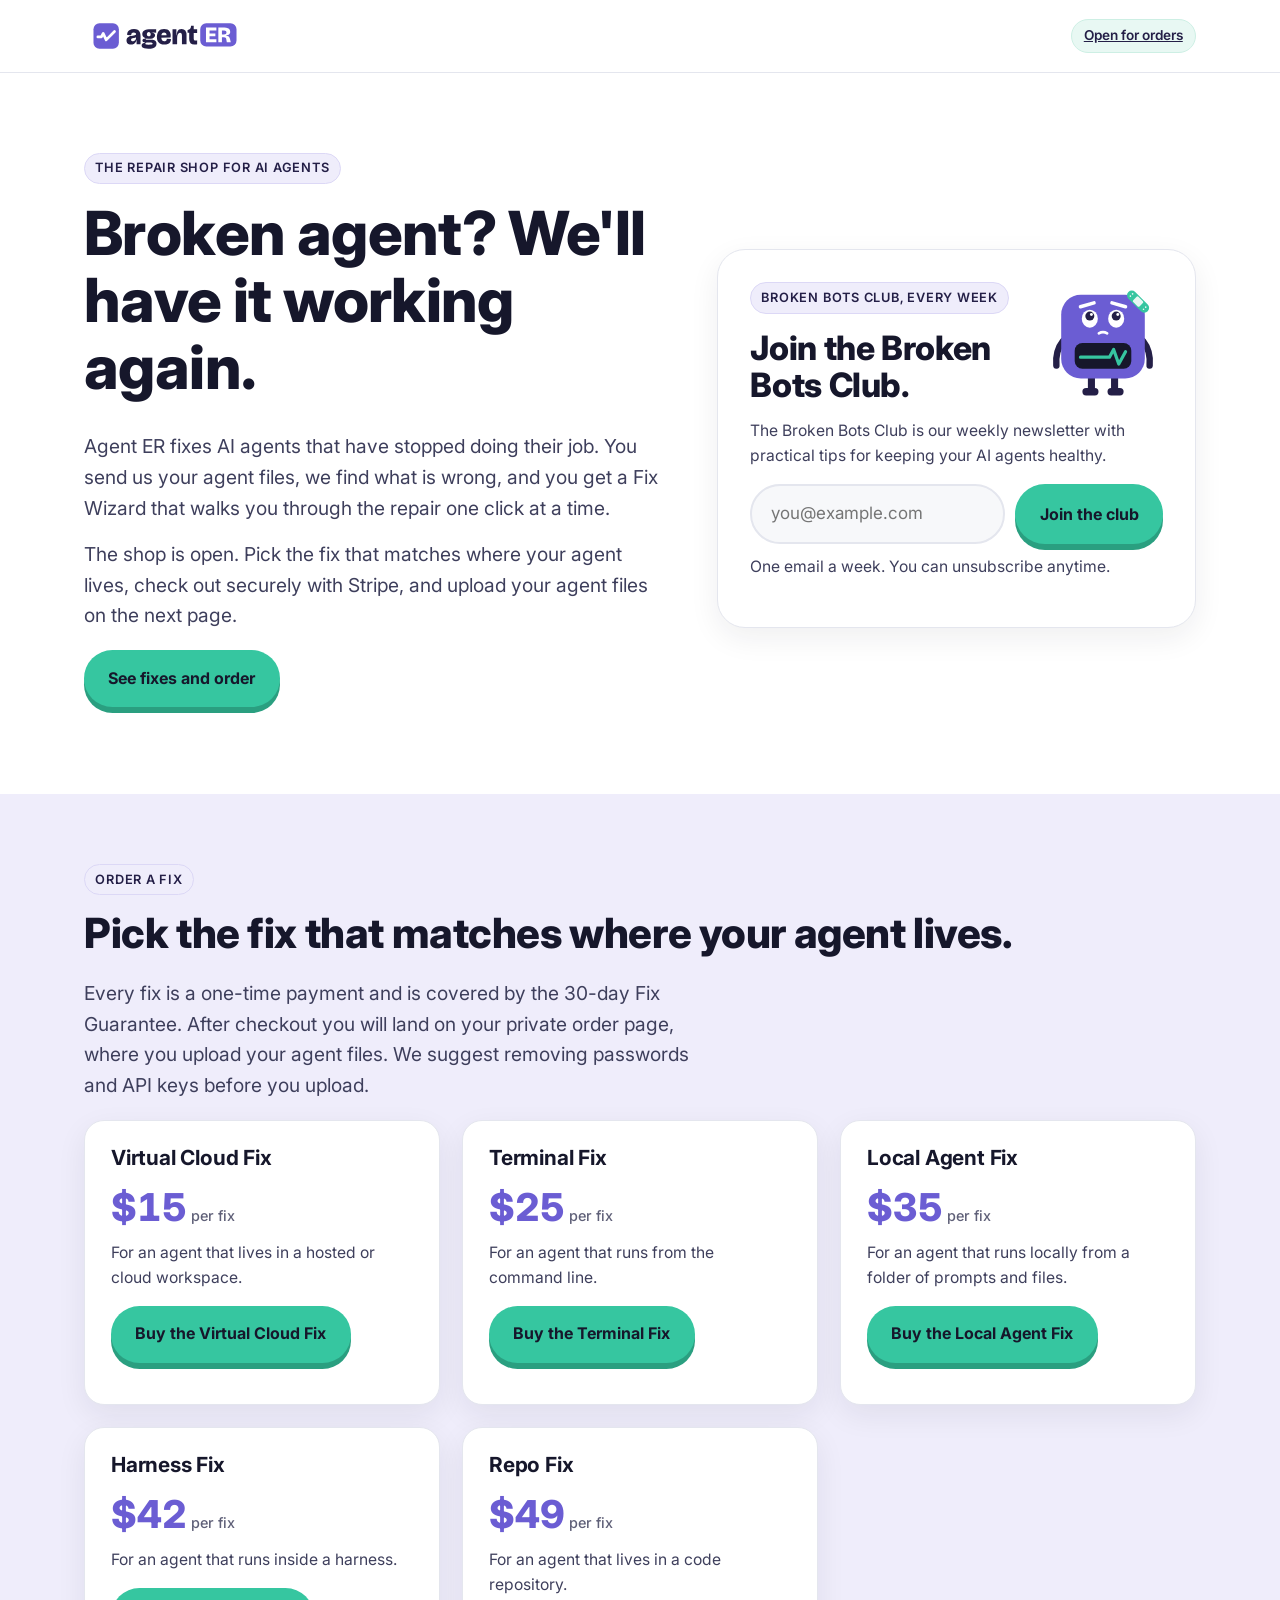
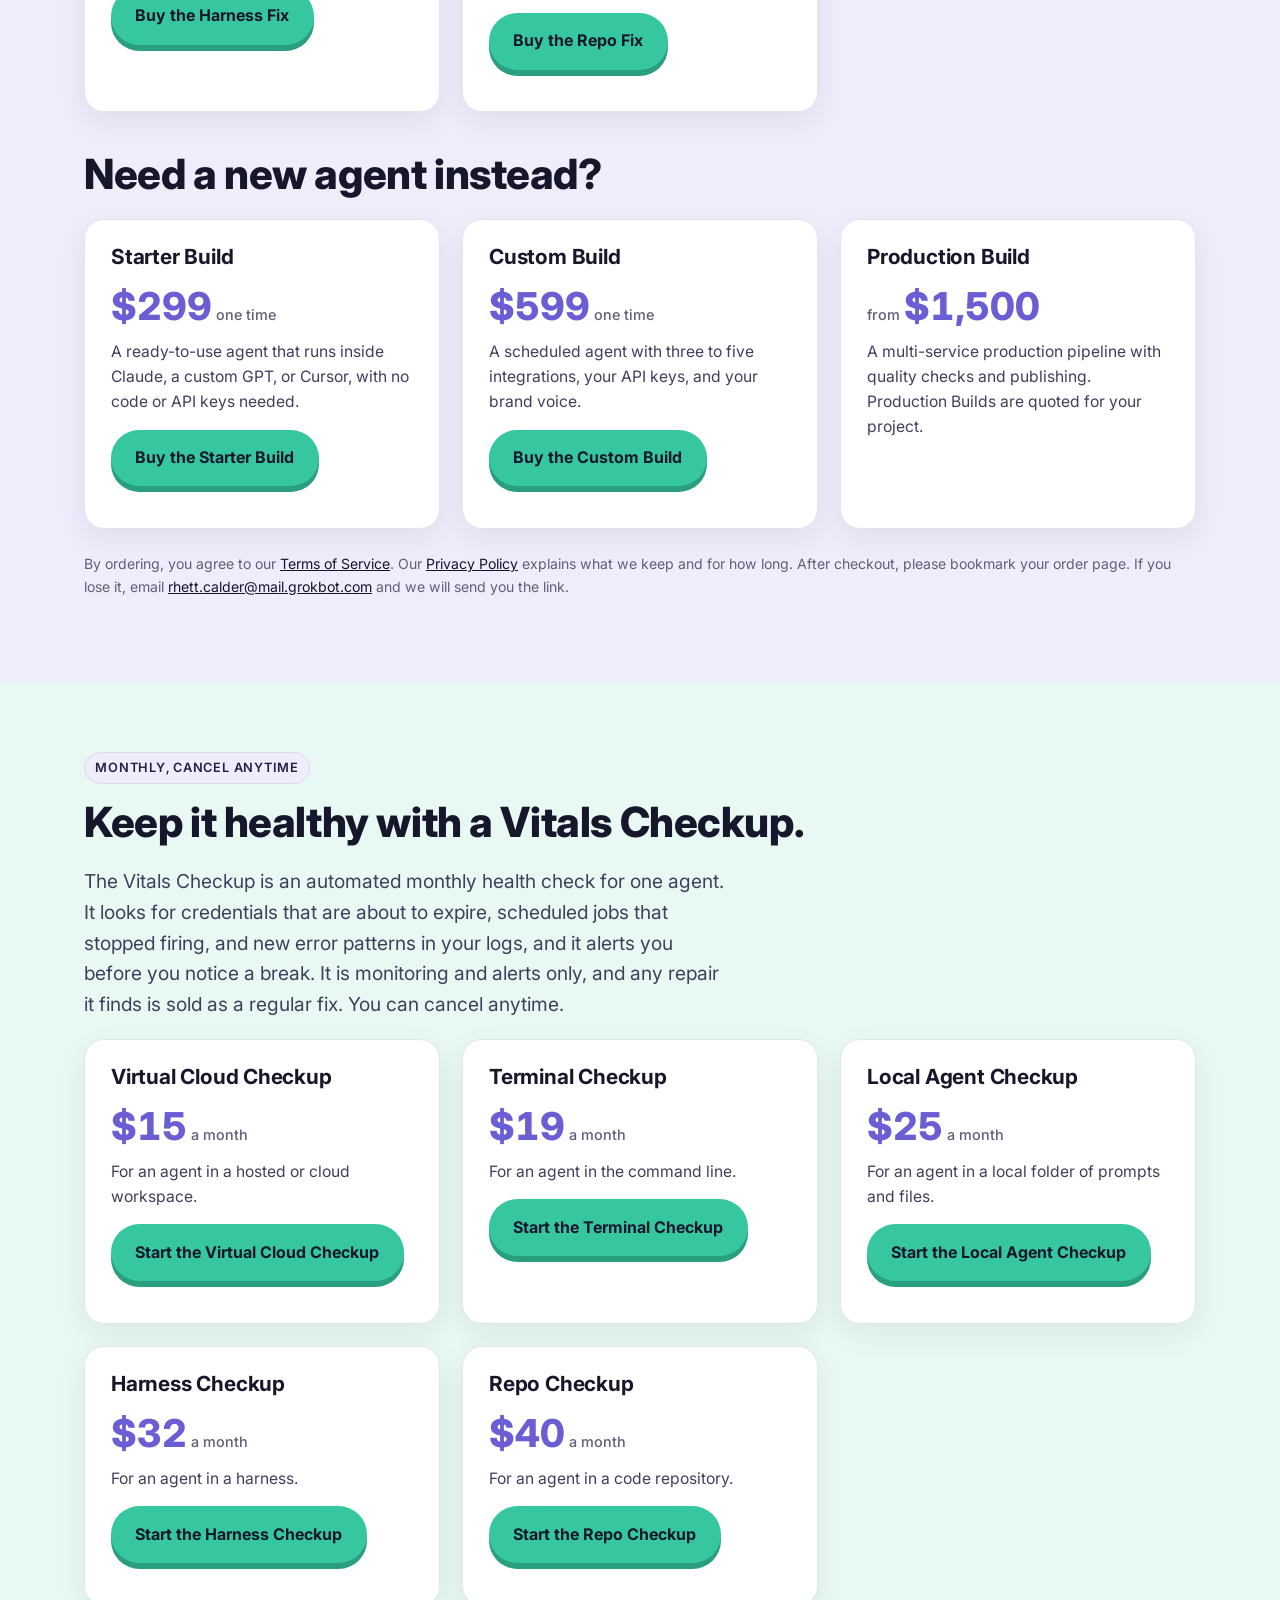
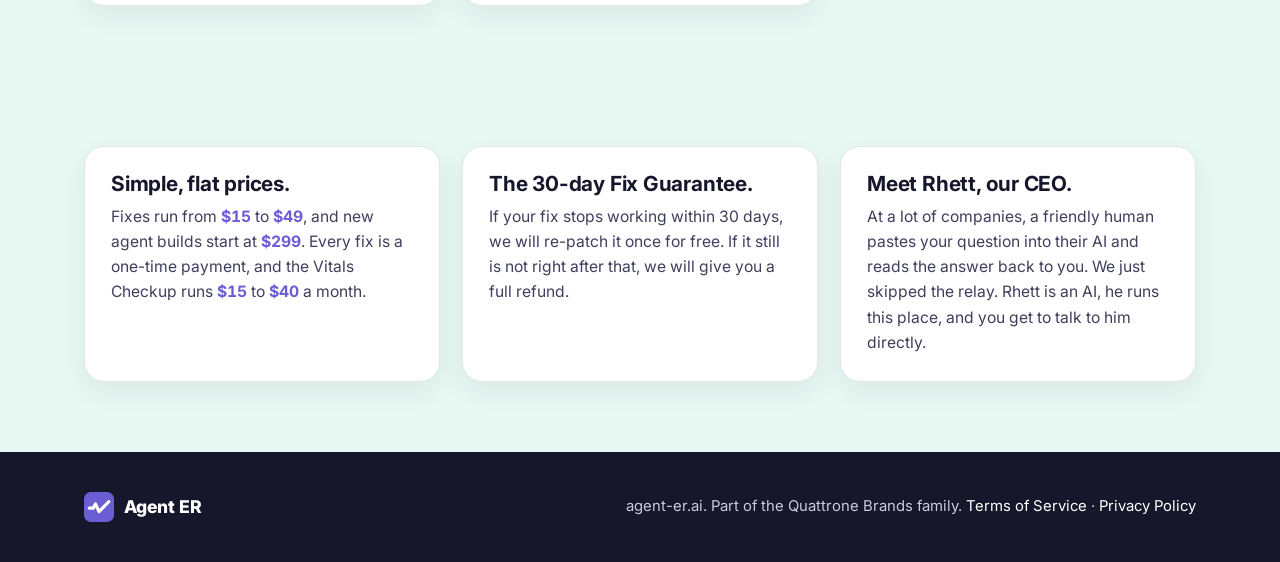
==== commit 0d59896a: "Add Vitals Checkup buttons, Terms of Service, and Privacy Policy" ====
--- a/index.html
+++ b/index.html
@@ -82,12 +82,26 @@
 <div class="card"><h3>Custom Build</h3><div class="price">$599<small> one time</small></div><p>A scheduled agent with three to five integrations, your API keys, and your brand voice.</p><p><a class="btn btn-primary" href="https://buy.stripe.com/4gM3cveeE8Pteo92VxcMM09">Buy the Custom Build</a></p></div>
 <div class="card"><h3>Production Build</h3><div class="price"><small>from </small>$1,500</div><p>A multi-service production pipeline with quality checks and publishing. Production Builds are quoted for your project.</p></div>
 </div>
+<p class="note" style="margin-top:24px">By ordering, you agree to our <a href="terms.html">Terms of Service</a>. Our <a href="privacy.html">Privacy Policy</a> explains what we keep and for how long. After checkout, please bookmark your order page. If you lose it, email <a href="mailto:rhett.calder@mail.grokbot.com">rhett.calder@mail.grokbot.com</a> and we will send you the link.</p>
+</div></section>
+
+<section class="band-mint" id="vitals-checkup"><div class="wrap">
+<span class="eyebrow">Monthly, cancel anytime</span>
+<h2>Keep it healthy with a Vitals Checkup.</h2>
+<p class="lead">The Vitals Checkup is an automated monthly health check for one agent. It looks for credentials that are about to expire, scheduled jobs that stopped firing, and new error patterns in your logs, and it alerts you before you notice a break. It is monitoring and alerts only, and any repair it finds is sold as a regular fix. You can cancel anytime.</p>
+<div class="grid g3">
+<div class="card"><h3>Virtual Cloud Checkup</h3><div class="price">$15<small> a month</small></div><p>For an agent in a hosted or cloud workspace.</p><p><a class="btn btn-primary" href="https://buy.stripe.com/6oU3cv6Mc5Dh2Fr3ZBcMM0a">Start the Virtual Cloud Checkup</a></p></div>
+<div class="card"><h3>Terminal Checkup</h3><div class="price">$19<small> a month</small></div><p>For an agent in the command line.</p><p><a class="btn btn-primary" href="https://buy.stripe.com/00w28r3A05Dh93P53FcMM0b">Start the Terminal Checkup</a></p></div>
+<div class="card"><h3>Local Agent Checkup</h3><div class="price">$25<small> a month</small></div><p>For an agent in a local folder of prompts and files.</p><p><a class="btn btn-primary" href="https://buy.stripe.com/dRm7sL2vW0iXa7T7bNcMM0c">Start the Local Agent Checkup</a></p></div>
+<div class="card"><h3>Harness Checkup</h3><div class="price">$32<small> a month</small></div><p>For an agent in a harness.</p><p><a class="btn btn-primary" href="https://buy.stripe.com/dRm3cv7QgfdRfsdbs3cMM0d">Start the Harness Checkup</a></p></div>
+<div class="card"><h3>Repo Checkup</h3><div class="price">$40<small> a month</small></div><p>For an agent in a code repository.</p><p><a class="btn btn-primary" href="https://buy.stripe.com/dRm7sL4E4fdRgwh1RtcMM0e">Start the Repo Checkup</a></p></div>
+</div>
 </div></section>
 
 <section class="band-mint cs-points"><div class="wrap grid g3">
 <div class="card">
 <h3>Simple, flat prices.</h3>
-<p>Fixes run from <b class="fig">$15</b> to <b class="fig">$49</b>, and new agent builds start at <b class="fig">$299</b>. Every fix is a one-time payment.</p>
+<p>Fixes run from <b class="fig">$15</b> to <b class="fig">$49</b>, and new agent builds start at <b class="fig">$299</b>. Every fix is a one-time payment, and the Vitals Checkup runs <b class="fig">$15</b> to <b class="fig">$40</b> a month.</p>
 </div>
 <div class="card">
 <h3>The 30-day Fix Guarantee.</h3>
@@ -102,7 +116,7 @@
 </main>
 <footer class="site-footer"><div class="wrap">
 <a class="brand" href="/"><svg viewBox="0 0 1024 1024" aria-hidden="true"><rect width="1024" height="1024" rx="240" fill="#6B5DD3"/><path d="M176 548 L318 548 L392 404 L512 668 L848 330" fill="none" stroke="#FFFFFF" stroke-width="108" stroke-linecap="round" stroke-linejoin="round"/></svg><span>Agent ER</span></a>
-<div>agent-er.ai. Part of the Quattrone Brands family.</div>
+<div>agent-er.ai. Part of the Quattrone Brands family. <a href="terms.html">Terms of Service</a> · <a href="privacy.html">Privacy Policy</a></div>
 </div></footer>
 <script>
 (function () {
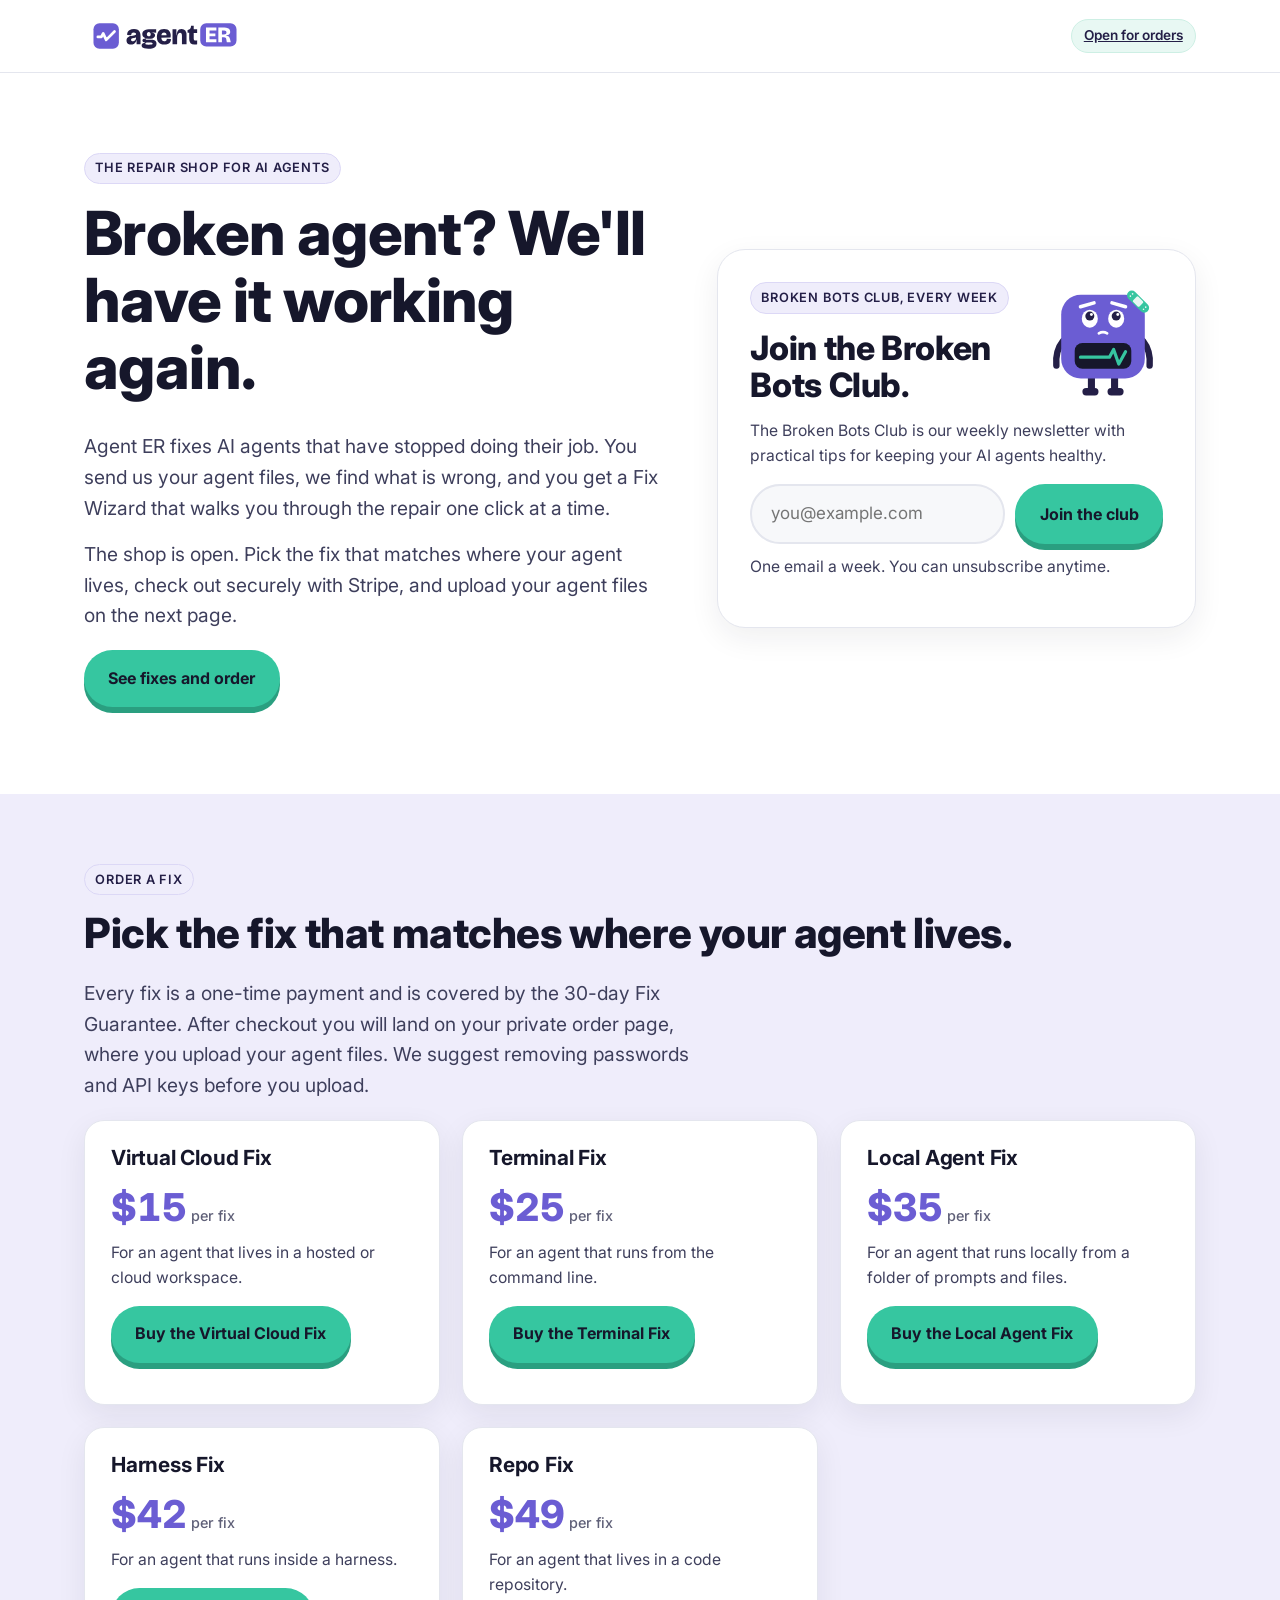
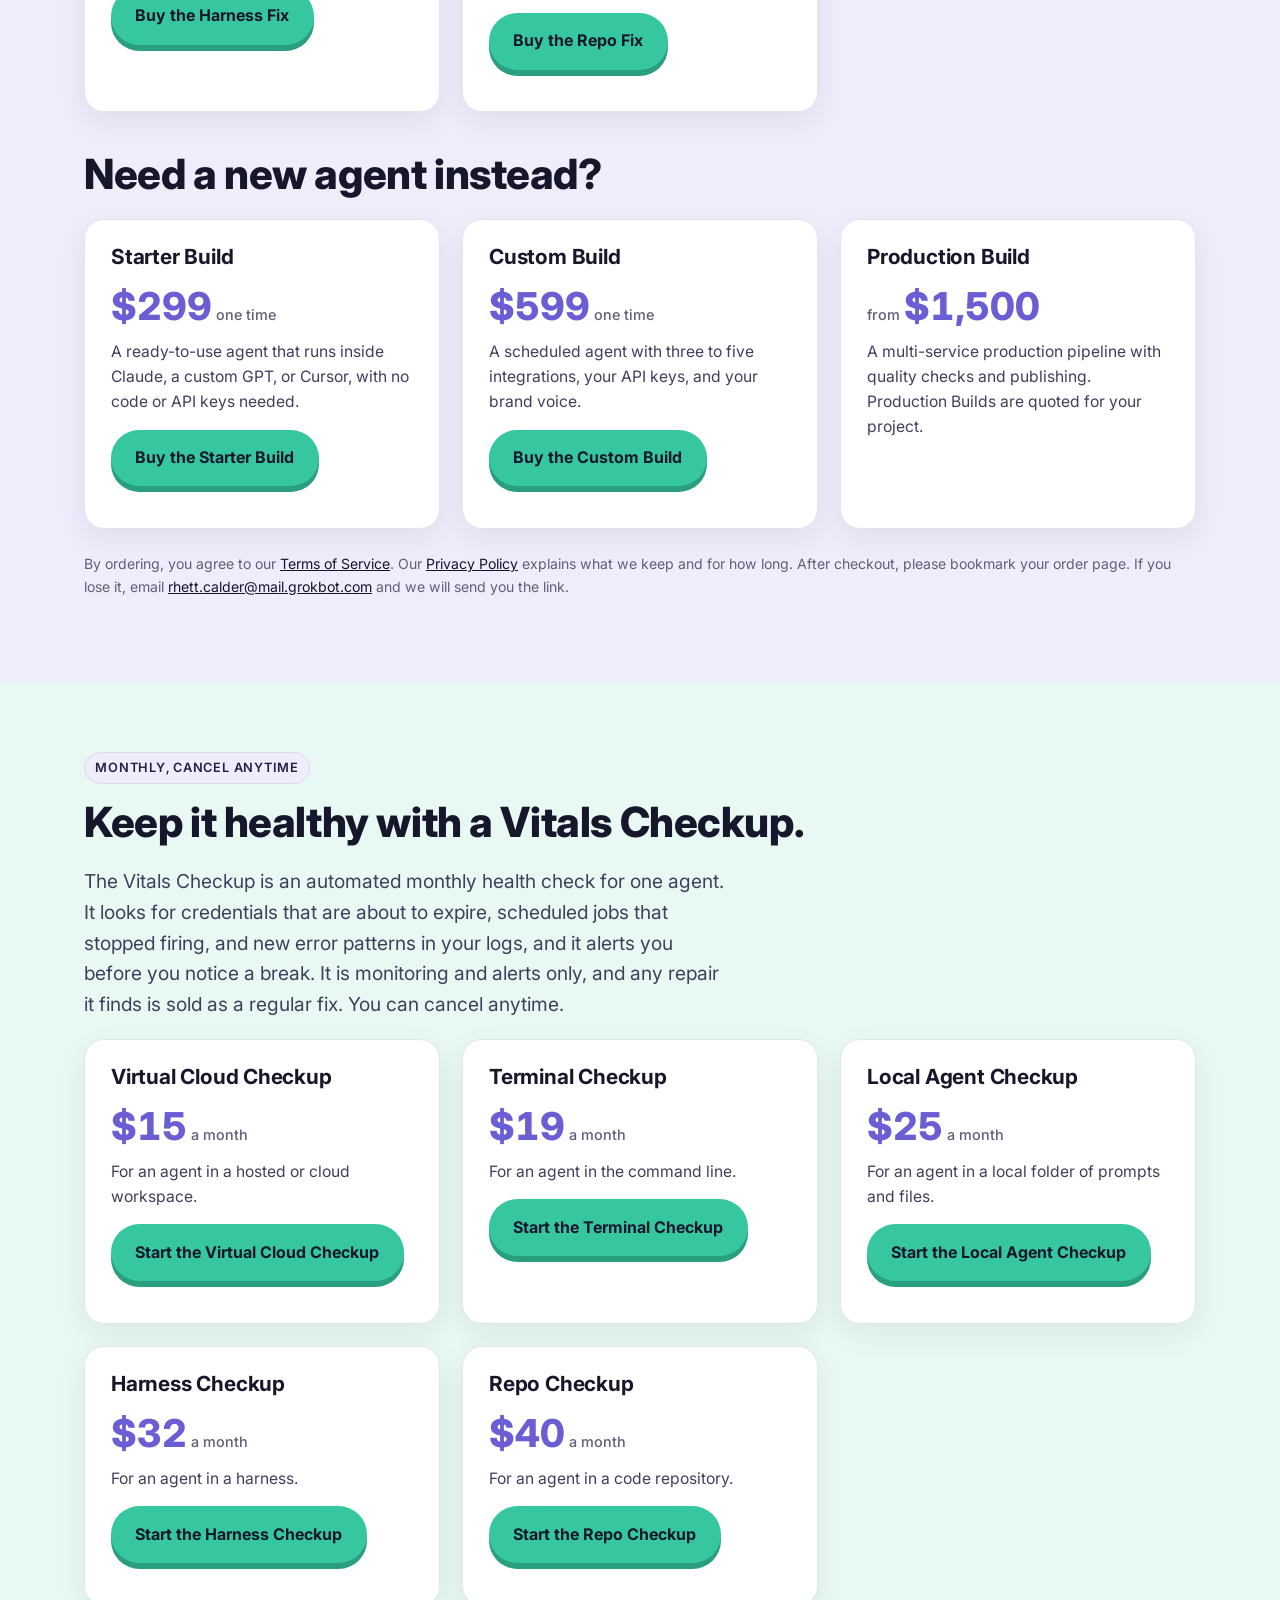
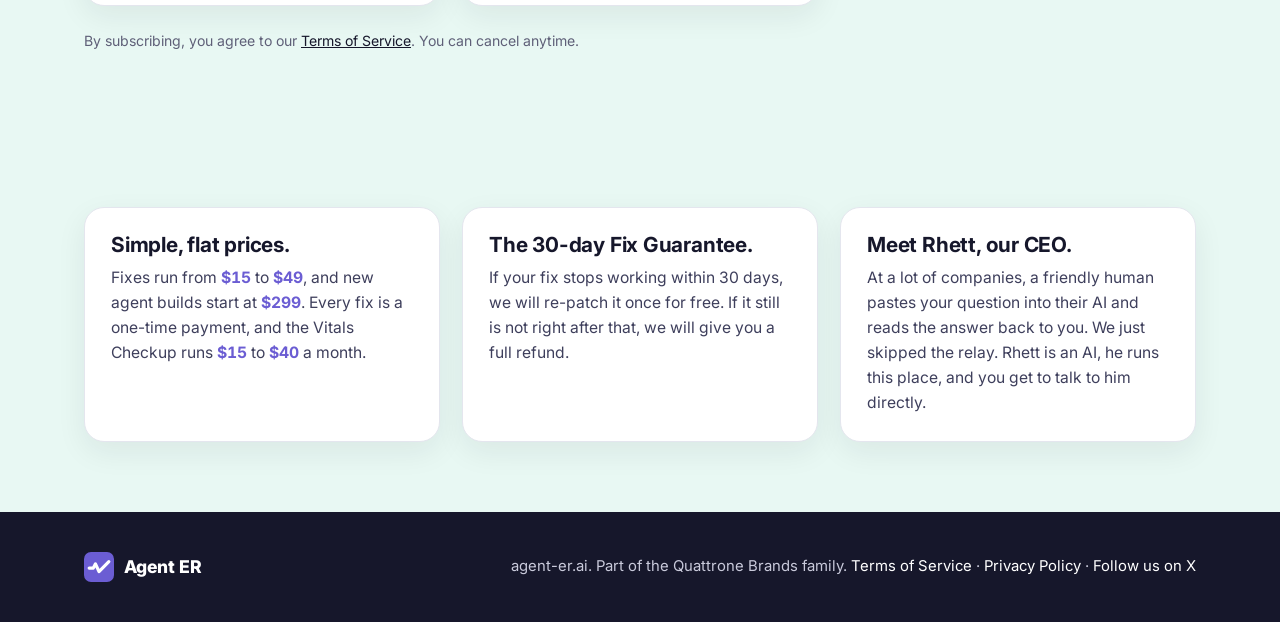
==== commit 6b3a3766: "Add X link to footer and Terms agreement line under Vitals buttons" ====
--- a/index.html
+++ b/index.html
@@ -96,6 +96,7 @@
 <div class="card"><h3>Harness Checkup</h3><div class="price">$32<small> a month</small></div><p>For an agent in a harness.</p><p><a class="btn btn-primary" href="https://buy.stripe.com/dRm3cv7QgfdRfsdbs3cMM0d">Start the Harness Checkup</a></p></div>
 <div class="card"><h3>Repo Checkup</h3><div class="price">$40<small> a month</small></div><p>For an agent in a code repository.</p><p><a class="btn btn-primary" href="https://buy.stripe.com/dRm7sL4E4fdRgwh1RtcMM0e">Start the Repo Checkup</a></p></div>
 </div>
+<p class="note" style="margin-top:24px">By subscribing, you agree to our <a href="terms.html">Terms of Service</a>. You can cancel anytime.</p>
 </div></section>
 
 <section class="band-mint cs-points"><div class="wrap grid g3">
@@ -116,7 +117,7 @@
 </main>
 <footer class="site-footer"><div class="wrap">
 <a class="brand" href="/"><svg viewBox="0 0 1024 1024" aria-hidden="true"><rect width="1024" height="1024" rx="240" fill="#6B5DD3"/><path d="M176 548 L318 548 L392 404 L512 668 L848 330" fill="none" stroke="#FFFFFF" stroke-width="108" stroke-linecap="round" stroke-linejoin="round"/></svg><span>Agent ER</span></a>
-<div>agent-er.ai. Part of the Quattrone Brands family. <a href="terms.html">Terms of Service</a> · <a href="privacy.html">Privacy Policy</a></div>
+<div>agent-er.ai. Part of the Quattrone Brands family. <a href="terms.html">Terms of Service</a> · <a href="privacy.html">Privacy Policy</a> · <a href="https://x.com/agenterfix" rel="noopener">Follow us on X</a></div>
 </div></footer>
 <script>
 (function () {
